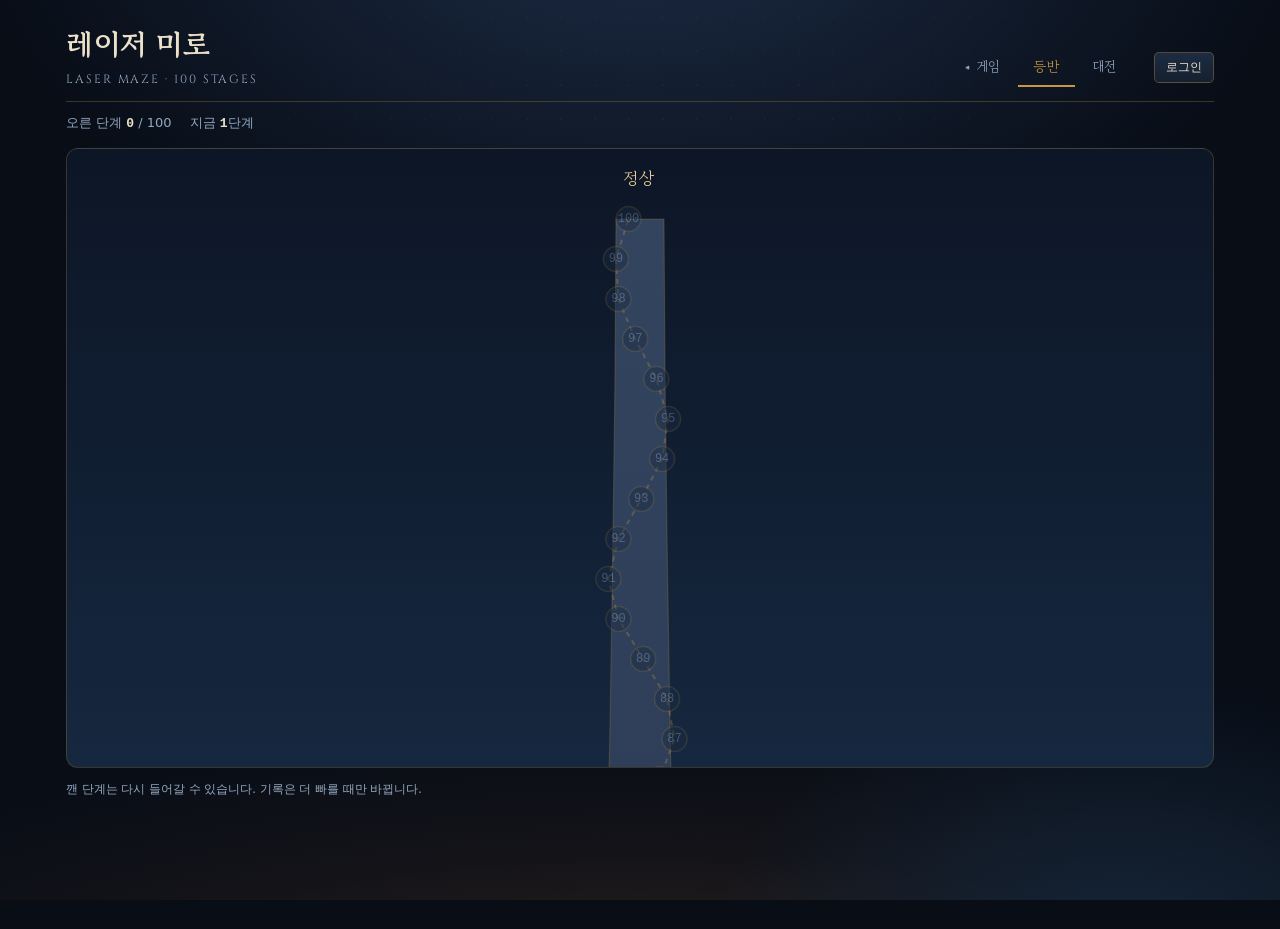
==== laser.html @ 4c90b171 "Add a game chooser and the laser climb The site now opens on a chooser rather than straight into the" ====
<!DOCTYPE html>
<html lang="ko">
<head>
<meta charset="utf-8">
<meta name="viewport" content="width=device-width, initial-scale=1, viewport-fit=cover">
<title>레이저 미로 — 등반</title>
<link rel="preconnect" href="https://fonts.googleapis.com">
<link rel="preconnect" href="https://fonts.gstatic.com" crossorigin>
<link href="https://fonts.googleapis.com/css2?family=Cinzel:wght@600;700&family=Gowun+Batang:wght@400;700&display=swap" rel="stylesheet">
<link rel="stylesheet" href="css/theme.css">
<link rel="stylesheet" href="css/app.css">
<link rel="stylesheet" href="css/hub.css">
<link rel="stylesheet" href="css/laser.css">
</head>
<body>
<div class="wrap">
  <header class="masthead">
    <div class="brand">
      <h1>레이저 미로</h1>
      <div class="sub">LASER MAZE · 100 STAGES</div>
    </div>

    <nav class="tabs" role="tablist" aria-label="화면 전환">
      <a class="tab tab-home" href="./" aria-label="게임 고르기로">◂ 게임</a>
      <button class="tab on" data-tab="climb" role="tab" aria-selected="true">등반</button>
      <button class="tab" data-tab="versus" role="tab" aria-selected="false">대전</button>
    </nav>

    <div class="account" id="account"></div>
  </header>

  <!-- ══════════════ 등반 ══════════════ -->
  <section class="view" data-view="climb">

    <!-- 지도 -->
    <div id="lzMap">
      <div class="lz-progress" id="lzProgress"></div>
      <div class="lz-map-wrap" id="lzMapBody" style="max-height:min(70vh,620px); overflow-y:auto"></div>
      <p class="hint">깬 단계는 다시 들어갈 수 있습니다. 기록은 더 빠를 때만 바뀝니다.</p>
    </div>

    <!-- 한 단계 -->
    <div id="lzPlay" hidden>
      <div class="lz-bar">
        <button id="lzToMap">◂ 지도</button>
        <strong id="lzTitle" style="font-family:var(--display); font-size:17px"></strong>
        <span style="flex:1"></span>
        <button id="lzUndo">되돌리기</button>
        <button id="lzClear">전부 치우기</button>
        <button id="lzRetry">처음부터</button>
      </div>

      <div class="lz-teach" id="lzTeach" hidden></div>
      <div class="lz-goal" id="lzGoal"></div>
      <div class="lz-head">
        <span>경과<b id="lzTime">0.0초</b></span>
        <span id="lzBest"></span>
      </div>

      <div class="lz-stage"><div class="lz-board" id="lzBoard"></div></div>
      <div class="lz-done" id="lzDone" hidden></div>

      <div class="panel">
        <h2>규칙</h2>
        <div class="hint">
          <b>빛</b>은 판 <b>바깥</b>에 붙은 황금색 발사구에서 화살표 방향으로 들어와, 거울에 부딪힐 때까지 직진합니다.<br>
          <b>거울</b>은 빈 칸을 눌러 <b>／</b> → <b>＼</b> → 없음 순서로 바꿉니다.<br>
          <b>성공 조건은 둘 다</b>입니다 — 주어진 거울을 <b>하나도 남기지 않고</b> 놓고, <b>모든 목표</b>에 빛이 닿아야 합니다.<br>
          <b>테두리가 밝은 흰 거울</b>은 <b>붙박이</b>라 옮길 수 없고, 세는 개수에도 들어가지 않습니다.<br>
          <b>분광기</b>(보라색 ／＼)는 빛을 <b>둘로 가릅니다</b> — 직진분과 반사분이 함께 갑니다.<br>
          <b>벽</b>(검은 칸)은 빛을 삼킵니다. 판 밖으로 나간 빛도 사라집니다.<br>
          판마다 <b>답은 하나뿐</b>이고, 거울을 덜 쓰고 클리어되는 지름길은 없습니다.
        </div>
      </div>
    </div>
  </section>

  <!-- ══════════════ 대전 ══════════════ -->
  <section class="view" data-view="versus" hidden>
    <div class="panel">
      <h2>대전</h2>
      <div class="hint">아직 준비 중입니다. 등반을 먼저 마무리하고 붙입니다.</div>
    </div>
  </section>
</div>

<div class="toast" id="toast" role="status" aria-live="polite"></div>
<div class="veil" id="veil"><div class="card" id="card"></div></div>

<script type="module" src="js/laser/main.js"></script>
</body>
</html>
---- css/theme.css ----
/* 토큰 · 지면 · 머리말 · 공통 컨트롤 · 오버레이 */
:root{
  --void:#080d16;
  --deep:#0e1726;
  --table:#17243a;
  --plinth:#101b2c;
  --stone-1:#23344b;
  --stone-2:#2d4159;
  --stone-edge:#0a1220;
  --brass:#c9973f;
  --brass-lo:#8a6524;
  --parch:#ece2cb;
  --mist:#93a7c0;
  --u1:#f0b429; --u2:#43bf8f; --u3:#e0576d; --u4:#5a9fe0;
  --cell:52px; --gap:5px; --depth:0px;
  --display:"Gowun Batang","Nanum Myeongjo",Georgia,serif;
  --latin:"Cinzel",Georgia,serif;
  --body:"Apple SD Gothic Neo","Malgun Gothic","Noto Sans KR",system-ui,sans-serif;
  --mono:ui-monospace,SFMono-Regular,"SF Mono",Menlo,Consolas,"Liberation Mono",monospace;
}
*{box-sizing:border-box}
html,body{margin:0;padding:0}
/* 배경은 그라디언트만 쓴다. 세 번째 층이 아래에서 올라오는 해질녘 기운으로,
   판 뒤가 아니라 화면 밑단에 깔려 글자와 판을 방해하지 않는다. */
body{
  min-height:100vh; background:
    radial-gradient(1100px 700px at 50% -12%, #1c2c46 0%, transparent 62%),
    radial-gradient(700px 500px at 88% 108%, #14263b 0%, transparent 60%),
    radial-gradient(1500px 460px at 50% 116%, rgba(178,112,58,.26) 0%, rgba(120,74,44,.10) 42%, transparent 70%),
    var(--void);
  background-attachment:fixed;
  color:var(--parch); font-family:var(--body); -webkit-font-smoothing:antialiased;
  overflow-x:hidden;
}
body::before{
  content:""; position:fixed; inset:0; pointer-events:none; opacity:.5;
  background-image:radial-gradient(rgba(201,151,63,.14) 1px, transparent 1px);
  background-size:34px 34px; mask-image:radial-gradient(circle at 50% 30%, #000 0%, transparent 78%);
}
.wrap{position:relative; max-width:1180px; margin:0 auto; padding:22px 16px 120px}

/* ── 머리말 ── */
.masthead{display:flex; flex-wrap:wrap; align-items:flex-end; gap:14px 22px; border-bottom:1px solid rgba(201,151,63,.28); padding-bottom:14px}
.brand h1{
  font-family:var(--display); font-weight:700; font-size:clamp(21px,3.4vw,30px);
  margin:0; letter-spacing:.02em; color:var(--parch);
}
.brand .sub{font-size:12px; color:var(--mist); letter-spacing:.16em; margin-top:5px; font-family:var(--latin)}
.setup{display:flex; flex-wrap:wrap; gap:10px; margin-left:auto; align-items:flex-end}
.field{display:flex; flex-direction:column; gap:5px}
.field label{font-size:10.5px; letter-spacing:.16em; color:var(--mist)}
select,.btn{
  font-family:var(--body); font-size:13px; color:var(--parch);
  background:linear-gradient(#1d2c43,#15202f); border:1px solid rgba(201,151,63,.34);
  padding:8px 11px; border-radius:5px; cursor:pointer; transition:.16s;
}
select{min-width:74px}
.btn:hover,select:hover{border-color:var(--brass); background:linear-gradient(#26374f,#182437)}
.btn.primary{background:linear-gradient(#c9973f,#9c7024); color:#1a1206; border-color:#e0b45c; font-weight:700}
.btn.primary:hover{background:linear-gradient(#dda94f,#a87b28)}
.btn[disabled]{opacity:.32; pointer-events:none}
.btn:focus-visible,select:focus-visible,.tile:focus-visible{outline:2px solid var(--brass); outline-offset:2px}

/* ── 상태 표시줄 ── */
.status{display:flex; flex-wrap:wrap; gap:8px 26px; align-items:center; padding:12px 2px 0; font-size:12.5px; color:var(--mist)}
.status>span{display:inline-flex; align-items:center; white-space:nowrap}
/* 숫자는 고정폭 서체 + 최소 너비로 잡아 초가 바뀌어도 뒤 항목이 밀리지 않게 한다 */
.status b{font-family:var(--mono); font-size:14px; color:var(--parch); font-weight:700; margin-left:8px;
  font-variant-numeric:tabular-nums; display:inline-block; text-align:left; letter-spacing:.01em}
#stLeft{min-width:3.2ch} #stFill{min-width:9.5ch} #stTime{min-width:5.2ch}
.tag{border:1px solid rgba(201,151,63,.4); border-radius:99px; padding:3px 11px; font-size:11px; color:var(--brass); letter-spacing:.08em}
.toast{
  position:fixed; left:50%; bottom:26px; transform:translateX(-50%) translateY(14px);
  background:linear-gradient(#1d2c43,#121d2c); border:1px solid rgba(201,151,63,.5); color:var(--parch);
  padding:11px 18px; border-radius:7px; font-size:13px; opacity:0; pointer-events:none; transition:.3s; z-index:40;
  box-shadow:0 14px 34px rgba(0,0,0,.55); max-width:90vw; text-align:center;
}
.toast.show{opacity:1; transform:translateX(-50%) translateY(0)}

.veil{position:fixed; inset:0; background:rgba(5,9,16,.82); display:none; align-items:center; justify-content:center; z-index:50; backdrop-filter:blur(4px)}
.veil.show{display:flex}
.card{
  background:linear-gradient(160deg,#1b2b42,#0d1626); border:1px solid rgba(201,151,63,.5); border-radius:12px;
  padding:34px 38px; text-align:center; max-width:min(440px,90vw); box-shadow:0 30px 70px rgba(0,0,0,.7);
}
.card h2{font-family:var(--display); color:var(--brass); margin:0 0 6px; font-size:24px}
.card p{color:var(--mist); font-size:13.5px; margin:6px 0 20px; line-height:1.8}
.card .stats{display:flex; gap:22px; justify-content:center; margin:16px 0 22px}
.card .stat{font-size:11px; color:var(--mist); letter-spacing:.1em}
.card .stat b{display:block; font-family:var(--latin); font-size:23px; color:var(--parch); margin-top:5px; font-variant-numeric:tabular-nums}
.spin{width:34px; height:34px; border:2px solid rgba(201,151,63,.25); border-top-color:var(--brass); border-radius:50%; animation:sp .8s linear infinite; margin:0 auto 14px}
@keyframes sp{to{transform:rotate(360deg)}}
@keyframes rise{0%{transform:translateZ(0)}50%{transform:translateZ(44px)}100%{transform:translateZ(22px)}}
.tile.cheer .face{animation:rise .7s ease-out}
@media (prefers-reduced-motion:reduce){*{animation-duration:.01ms !important; transition-duration:.01ms !important}}
@media (max-width:620px){
  .setup{margin-left:0; width:100%}
  .wrap{padding-bottom:90px}
}
---- css/app.css ----
/* 탭 · 계정 · 랭킹 · 대전 — 기존 놋쇠/양피지/심야 남색 토큰만 사용한다 */

/* ── 머리말 안의 탭과 계정 ── */
.tabs{display:flex; gap:2px; align-self:flex-end; margin-left:auto}
.tab{
  font-family:var(--display); font-size:14px; color:var(--mist);
  background:none; border:0; border-bottom:2px solid transparent;
  padding:8px 15px 9px; cursor:pointer; transition:.16s; letter-spacing:.04em;
}
.tab:hover{color:var(--parch)}
.tab.on{color:var(--brass); border-bottom-color:var(--brass)}
.tab:focus-visible{outline:2px solid var(--brass); outline-offset:2px; border-radius:4px}

.account{display:flex; align-items:center; gap:9px; align-self:flex-end; padding-bottom:4px}
.account .who{
  font-size:12.5px; color:var(--parch); font-family:var(--mono);
  display:inline-flex; align-items:center; gap:7px;
}
.account .who::before{
  content:""; width:6px; height:6px; border-radius:50%;
  background:var(--u2); box-shadow:0 0 7px var(--u2);
}
.account .btn{font-size:12px; padding:6px 11px}

.setup{margin-top:16px}

/* ── 공용 패널 ── */
.panel{
  margin-top:22px; border:1px solid rgba(201,151,63,.24); border-radius:10px;
  background:rgba(13,22,36,.6); overflow:hidden;
}
.panel-head{padding:18px 20px 14px; border-bottom:1px solid rgba(201,151,63,.18)}
.panel-head h2{font-family:var(--display); color:var(--parch); font-size:17px; margin:0; letter-spacing:.03em}
.panel-head p{color:var(--mist); font-size:12.5px; margin:6px 0 0; line-height:1.7}
.panel-body{padding:16px 20px 20px}

.empty{padding:34px 20px; text-align:center; color:var(--mist); font-size:13px; line-height:1.9}
.empty b{color:var(--brass)}

/* ── 보드 선택기 ── */
.picker{padding:14px 20px; display:flex; flex-direction:column; gap:9px; border-bottom:1px solid rgba(201,151,63,.18)}
.picker-row{display:flex; flex-wrap:wrap; gap:7px}
.chip{
  font-family:var(--latin); font-size:13px; font-weight:600; letter-spacing:.04em;
  color:var(--mist); background:linear-gradient(#1a2739,#131e2c);
  border:1px solid rgba(201,151,63,.26); border-radius:99px;
  padding:6px 15px; cursor:pointer; transition:.16s;
}
.chip:hover{color:var(--parch); border-color:var(--brass)}
.chip.on{color:#1a1206; background:linear-gradient(#c9973f,#9c7024); border-color:#e0b45c}
.chip:focus-visible{outline:2px solid var(--brass); outline-offset:2px}
.picker-row:nth-child(2) .chip{font-family:var(--body); font-weight:400}

/* ── 표 ── */
.tbl-scroll{overflow-x:auto}
table.tbl{width:100%; border-collapse:collapse; font-size:13px; min-width:420px}
table.tbl th{
  text-align:left; font-weight:400; font-size:10.5px; letter-spacing:.16em; color:var(--mist);
  padding:12px 14px 9px; border-bottom:1px solid rgba(201,151,63,.2); white-space:nowrap;
}
table.tbl td{padding:10px 14px; border-bottom:1px solid rgba(201,151,63,.08); color:#c6d3e3}
table.tbl tr:last-child td{border-bottom:0}
table.tbl .num{font-family:var(--mono); font-variant-numeric:tabular-nums; text-align:right; white-space:nowrap}
table.tbl .rank{font-family:var(--latin); font-weight:700; color:var(--mist); width:1%; text-align:right}
table.tbl .name{color:var(--parch)}
table.tbl .when{color:var(--mist); font-size:11.5px; white-space:nowrap}
table.tbl tr.top1 .rank,table.tbl tr.top1 .num{color:var(--brass)}
table.tbl tr.me{background:rgba(201,151,63,.09)}
table.tbl tr.me .name{color:var(--brass); font-weight:700}
table.tbl tr.me .name::before{content:"▸ "}
.tbl-sep td{padding:0; height:1px; background:repeating-linear-gradient(90deg,rgba(201,151,63,.35) 0 6px,transparent 6px 12px); border:0}
.badge{
  display:inline-block; font-size:10.5px; letter-spacing:.06em; color:var(--brass);
  border:1px solid rgba(201,151,63,.4); border-radius:99px; padding:1px 8px; margin-left:7px;
}

/* ── 폼 ── */
.form{display:flex; flex-direction:column; gap:14px; text-align:left; margin:18px 0 4px}
.form .field{gap:6px}
.form label{font-size:10.5px; letter-spacing:.16em; color:var(--mist)}
.form input[type=text],.form input[type=password],.form select{
  font-family:var(--body); font-size:14px; color:var(--parch); width:100%;
  background:#0d1626; border:1px solid rgba(201,151,63,.3);
  padding:10px 12px; border-radius:5px; transition:.16s;
}
.form input:focus{outline:none; border-color:var(--brass); background:#111c2e}
.form input::placeholder{color:#5d7085}
.hint{font-size:11.5px; color:var(--mist); line-height:1.6}
.hint.bad{color:var(--u3)}
.form-row{display:flex; gap:10px}
.form-row>*{flex:1; min-width:0}
.form-note{
  font-size:11.5px; color:var(--mist); line-height:1.7; text-align:left;
  border-left:2px solid rgba(201,151,63,.4); padding-left:11px; margin-top:4px;
}
.card-actions{display:flex; gap:9px; justify-content:center; flex-wrap:wrap; margin-top:20px}
.card-slot:empty{display:none}
.card.wide{max-width:min(560px,92vw); text-align:left}
.card.wide h2{text-align:center}
.card .err{color:var(--u3); font-size:12.5px; margin:12px 0 0; min-height:1.2em; text-align:left}
.switch-line{text-align:center; font-size:12.5px; color:var(--mist); margin-top:16px}
.link{background:none; border:0; color:var(--brass); font:inherit; cursor:pointer; text-decoration:underline; padding:0}
.link:hover{color:var(--parch)}

/* ── 힌트 버튼 잔여 강조 ── */
.btn.low{border-color:var(--u1); color:var(--u1)}

/* ── 대전 로비 ── */
.lobby-actions{display:flex; flex-wrap:wrap; gap:9px; padding:14px 20px; border-bottom:1px solid rgba(201,151,63,.18)}
.grow{flex:1}
.room-list{display:flex; flex-direction:column}
.room-row{
  display:flex; align-items:center; gap:14px; padding:13px 20px;
  border-bottom:1px solid rgba(201,151,63,.08); transition:.16s;
}
.room-row:last-child{border-bottom:0}
.room-row:hover{background:rgba(201,151,63,.05)}
.room-row .rt{flex:1; min-width:0}
.room-row .rt b{display:block; color:var(--parch); font-size:13.5px; font-weight:400}
.room-row .rt span{font-size:11.5px; color:var(--mist)}
.room-row .cnt{font-family:var(--mono); font-size:12.5px; color:var(--mist); font-variant-numeric:tabular-nums}
.room-row .cnt.full{color:var(--u3)}
.lock{color:var(--brass); font-size:11px}

/* ── 대전 방 ── */
.seatlist{display:flex; flex-direction:column; gap:2px; padding:6px 0}
.seat{display:flex; align-items:center; gap:11px; padding:11px 20px}
.seat .sn{
  font-family:var(--latin); font-weight:700; font-size:13px; color:var(--mist);
  width:1.6em; text-align:right; font-variant-numeric:tabular-nums;
}
.seat .snm{color:var(--parch); font-size:13.5px; min-width:0; overflow:hidden; text-overflow:ellipsis; white-space:nowrap}
.seat .tags{margin-left:auto; display:flex; align-items:center; gap:8px; white-space:nowrap}
.seat.host .snm::after{content:"방장"; font-size:10px; color:var(--brass); border:1px solid rgba(201,151,63,.4); border-radius:99px; padding:1px 7px; margin-left:8px}
.seat.gone{opacity:.45}
.seat.gone .snm::after{content:"연결 끊김"; font-size:10px; color:var(--u3); margin-left:8px}

/* 진행률 게이지 — 상대 판의 내용은 절대 전송하지 않는다. 채운 칸 수 하나뿐. */
.gauge{flex:1; height:7px; border-radius:99px; background:rgba(255,255,255,.07); overflow:hidden; min-width:60px}
.gauge>i{
  display:block; height:100%; width:0; border-radius:99px;
  background:linear-gradient(90deg,var(--brass-lo),var(--brass));
  transition:width .35s cubic-bezier(.2,.8,.3,1);
}
.seat.done .gauge>i{background:linear-gradient(90deg,#2f8f6b,var(--u2))}
.seat.me .snm{color:var(--brass); font-weight:700}
.pct{font-family:var(--mono); font-size:12px; color:var(--mist); font-variant-numeric:tabular-nums; width:4.2ch; text-align:right}
.fin{font-family:var(--mono); font-size:12px; color:var(--u2); font-variant-numeric:tabular-nums}

/* 전장 탭 위에 뜨는 전황 띠 */
.matchbar{
  margin-top:16px; border:1px solid rgba(201,151,63,.3); border-radius:9px;
  background:linear-gradient(rgba(28,43,66,.75),rgba(16,27,44,.75));
}
.matchbar .mb-head{
  display:flex; align-items:center; gap:12px; flex-wrap:wrap;
  padding:10px 16px; border-bottom:1px solid rgba(201,151,63,.16);
  font-size:12px; color:var(--mist);
}
.matchbar .mb-head b{color:var(--brass); font-family:var(--latin); letter-spacing:.08em}
.matchbar .mb-head .btn{margin-left:auto; font-size:11.5px; padding:5px 10px}
.matchbar .seat{padding:8px 16px}

/* 카운트다운 */
.countdown{font-family:var(--latin); font-size:76px; font-weight:700; color:var(--brass); line-height:1;
  text-shadow:0 0 40px rgba(201,151,63,.5); font-variant-numeric:tabular-nums}

.code{
  font-family:var(--mono); font-size:19px; letter-spacing:.24em; color:var(--brass);
  background:rgba(201,151,63,.1); border:1px solid rgba(201,151,63,.35);
  border-radius:6px; padding:8px 14px; display:inline-block;
}

@media (max-width:760px){
  .tabs{order:3; width:100%; margin-left:0; justify-content:center; border-top:1px solid rgba(201,151,63,.14); padding-top:6px}
  .account{margin-left:auto}
}
@media (max-width:620px){
  .seat{padding:10px 14px; gap:8px}
  .room-row{padding:12px 14px; gap:10px}
  .picker,.lobby-actions{padding:12px 14px}
  .panel-head{padding:15px 14px 12px}
}

/* ── 방 대화 ──
   방에 있는 동안에만 나타나는 고정 독. 판을 풀면서도 말을 걸 수 있어야 하므로
   탭과 무관하게 화면 오른쪽 아래에 붙는다. */
.chat-dock{position:fixed; right:18px; bottom:18px; z-index:45; display:flex; flex-direction:column; align-items:flex-end; gap:8px}
.chat-dock[hidden]{display:none}

.chat-tab{
  display:inline-flex; align-items:center; gap:8px;
  font-family:var(--display); font-size:13.5px; color:var(--parch);
  background:linear-gradient(#1d2c43,#121d2c); border:1px solid rgba(201,151,63,.45);
  padding:9px 16px; border-radius:99px; cursor:pointer; transition:.16s;
  box-shadow:0 10px 26px rgba(0,0,0,.5);
}
.chat-tab:hover{border-color:var(--brass); background:linear-gradient(#26374f,#182437)}
.chat-tab:focus-visible{outline:2px solid var(--brass); outline-offset:2px}
.chat-badge{
  font-family:var(--mono); font-size:11px; font-variant-numeric:tabular-nums;
  background:var(--brass); color:#1a1206; border-radius:99px; padding:1px 7px; font-weight:700;
}

.chat-body{
  width:min(340px,calc(100vw - 36px)); display:flex; flex-direction:column;
  background:linear-gradient(160deg,#1b2b42,#0d1626); border:1px solid rgba(201,151,63,.45);
  border-radius:11px; box-shadow:0 24px 56px rgba(0,0,0,.62); overflow:hidden;
}
.chat-body[hidden]{display:none}
.chat-head{
  display:flex; align-items:baseline; gap:9px; flex-wrap:wrap;
  padding:11px 14px; border-bottom:1px solid rgba(201,151,63,.2);
}
.chat-head b{font-family:var(--display); font-size:13.5px; color:var(--parch); font-weight:700}
.chat-note{font-size:10.5px; color:var(--mist); letter-spacing:.04em; margin-left:auto}

.chat-log{
  height:250px; overflow-y:auto; overflow-x:hidden; padding:10px 12px;
  display:flex; flex-direction:column; gap:7px; scrollbar-width:thin;
}
.chat-row{font-size:13px; line-height:1.55; word-break:break-word}
.chat-who{color:var(--brass); font-size:11.5px; margin-right:7px; font-family:var(--mono)}
.chat-row.mine .chat-who{color:var(--u2)}
.chat-text{color:#d6e0ee}
.chat-sys{font-size:11.5px; color:var(--mist); text-align:center; line-height:1.5; padding:2px 0}

.chat-form{display:flex; gap:7px; padding:10px 12px; border-top:1px solid rgba(201,151,63,.2)}
.chat-form input{
  flex:1; min-width:0; font-family:var(--body); font-size:13.5px; color:var(--parch);
  background:#0d1626; border:1px solid rgba(201,151,63,.3); padding:8px 11px; border-radius:5px;
}
.chat-form input:focus{outline:none; border-color:var(--brass); background:#111c2e}
.chat-form input::placeholder{color:#5d7085}
.chat-form .btn{font-size:12.5px; padding:8px 12px; white-space:nowrap}
.chat-err{color:var(--u3); font-size:11.5px; margin:0; padding:0 12px 10px; min-height:1em}
.chat-err:empty{display:none}

@media (max-width:620px){
  .chat-dock{right:10px; bottom:10px; left:10px; align-items:stretch}
  .chat-tab{align-self:flex-end}
  .chat-body{width:auto}
  .chat-log{height:190px}
}


/* ── 접혀 있을 때 뜨는 말풍선 ──
   대화창을 닫고 판을 푸는 동안 배지 숫자만으로는 무슨 말이 오갔는지 알 수 없다.
   짧게 떴다 스스로 사라지고, 누르면 대화창이 열린다. */
.chat-pop{display:flex; flex-direction:column; align-items:flex-end; gap:6px; max-width:min(300px,72vw)}
.chat-pop:empty{display:none}

.chat-bubble{
  position:relative; cursor:pointer; text-align:left;
  background:linear-gradient(#22334c,#152134); border:1px solid rgba(201,151,63,.5);
  border-radius:11px 11px 3px 11px; padding:8px 12px;
  font-size:12.5px; line-height:1.45; color:#d6e0ee;
  box-shadow:0 10px 26px rgba(0,0,0,.55);
  animation:bubble-in .26s cubic-bezier(.2,.9,.3,1);
  word-break:break-word;
}
.chat-bubble b{display:block; color:var(--brass); font-family:var(--mono); font-size:11px; font-weight:400; margin-bottom:2px}
.chat-bubble:hover{border-color:var(--brass)}
/* 꼬리 — 아래 오른쪽의 대화 단추를 가리킨다 */
.chat-bubble::after{
  content:""; position:absolute; right:14px; bottom:-6px;
  border:6px solid transparent; border-top-color:#152134; border-bottom:0;
}
.chat-bubble.out{animation:bubble-out .3s ease-in forwards}

@keyframes bubble-in{from{opacity:0; transform:translateY(8px) scale(.96)} to{opacity:1; transform:none}}
@keyframes bubble-out{to{opacity:0; transform:translateY(-4px) scale(.98)}}

@media (prefers-reduced-motion:reduce){
  .chat-bubble{animation:none}
  .chat-bubble.out{animation:none; opacity:0}
}
---- css/hub.css ----
/* 게임 고르는 첫 화면 */

.hub{
  display:grid; gap:18px; margin-top:26px;
  grid-template-columns:repeat(auto-fit, minmax(320px, 1fr));
}

.game-card{
  display:flex; gap:18px; align-items:center; text-decoration:none; color:inherit;
  padding:20px; border-radius:14px;
  background:linear-gradient(150deg, rgba(29,44,67,.92), rgba(15,23,36,.92));
  border:1px solid rgba(201,151,63,.28);
  box-shadow:0 18px 38px rgba(0,0,0,.5);
  transition:border-color .15s, transform .15s, box-shadow .15s;
}
.game-card:hover{
  border-color:rgba(201,151,63,.7);
  transform:translateY(-3px);
  box-shadow:0 24px 48px rgba(0,0,0,.6);
}
.game-card:focus-visible{outline:2px solid var(--brass); outline-offset:3px}

.game-art{width:108px; height:108px; flex:none; border-radius:10px}
.game-text h2{font-family:var(--display); font-size:19px; margin:0 0 6px; color:var(--parch)}
.game-text p{margin:0; font-size:13px; line-height:1.7; color:var(--mist)}

.game-tags{display:flex; flex-wrap:wrap; gap:6px; margin-top:10px}
.game-tags span{
  font-size:10.5px; letter-spacing:.06em; padding:3px 9px; border-radius:99px;
  color:var(--brass); border:1px solid rgba(201,151,63,.4);
}

/* 좁은 화면에서는 그림을 위로 올린다 — 옆으로 붙이면 글이 두세 글자씩 끊긴다 */
@media (max-width:420px){
  .game-card{flex-direction:column; align-items:flex-start; gap:14px}
  .game-art{width:88px; height:88px}
}

/* 각 게임 화면에서 첫 화면으로 돌아가는 단추 */
.tab-home{text-decoration:none; display:inline-flex; align-items:center}
---- css/laser.css ----
/* 레이저 미로 — 판과 등반 지도 */

.lz-stage{display:flex; justify-content:center; padding:22px 0 8px; perspective:1400px}
.lz-board{position:relative; transform:rotateX(14deg); transform-style:preserve-3d;
  --cell:56px; --gap:4px; --plinth:18px}
.lz-plinth{position:absolute; inset:calc(var(--plinth) * -1); border-radius:12px; transform:translateZ(-14px);
  background:linear-gradient(160deg,#1b2b42,#0d1626 60%); border:1px solid rgba(201,151,63,.3);
  box-shadow:0 36px 64px rgba(0,0,0,.62), inset 0 0 60px rgba(0,0,0,.5)}

/* 칸 사이를 gap 으로 벌리면 그 띠가 아무에게도 속하지 않아 커서가 깜빡이고
   누른 것이 먹지 않는다. 칸은 붙이고 보이는 타일만 ::before 로 안쪽에 그린다. */
.lz-grid{display:grid; gap:0; position:relative}
.lz-cell{width:var(--cell); height:var(--cell); position:relative; cursor:pointer;
  display:flex; align-items:center; justify-content:center}
.lz-cell::before{content:""; position:absolute; inset:calc(var(--gap) / 2); border-radius:6px;
  background:linear-gradient(150deg,#2d4159,#23344b);
  box-shadow:0 1px 0 #1a2637,0 3px 0 #131d29,0 6px 10px rgba(0,0,0,.5);
  transition:filter .13s, box-shadow .13s}
.lz-cell > *{position:relative; pointer-events:none}
.lz-cell:hover::before{filter:brightness(1.35)}   /* 칸을 움직이지 않는다 */

.lz-cell.wall{cursor:default}
.lz-cell.wall::before{background:linear-gradient(150deg,#171d27,#0d1117); box-shadow:inset 0 0 14px rgba(0,0,0,.8)}
.lz-cell.fixed{cursor:default}
.lz-cell.wall:hover::before, .lz-cell.fixed:hover::before{filter:none}
.lz-cell.pinned::before{background:linear-gradient(150deg,#33405a,#1d2738);
  box-shadow:0 0 0 1px rgba(223,233,245,.4) inset, 0 3px 0 #131d29}
.lz-cell.target::before{background:linear-gradient(150deg,#2a1c2e,#1a1220)}
.lz-cell.target.lit::before{background:linear-gradient(150deg,#1c4636,#123024);
  box-shadow:0 0 22px -2px #6fe3b0, 0 3px 0 #0a1119}

.lz-mark{font-family:var(--mono,ui-monospace,Menlo,monospace); font-size:calc(var(--cell)*.5);
  line-height:1; user-select:none}
.lz-mark.mirror{color:#dfe9f5; text-shadow:0 0 10px rgba(255,255,255,.55),0 2px 3px #000}
.lz-mark.split{color:#b98cf0; text-shadow:0 0 12px rgba(185,140,240,.8)}

.lz-t{display:block; width:calc(var(--cell)*.42); height:calc(var(--cell)*.42);
  border:max(2px, calc(var(--cell)*.055)) solid #e0576d}
.lz-t.c0{border-radius:50%}
.lz-t.c1{border-radius:3px; transform:rotate(45deg)}
.lz-cell.target.lit .lz-t{border-color:#6fe3b0; box-shadow:0 0 16px #6fe3b0}

/* 광원은 판 바깥 좌표라 격자 밖에 얹힌다 */
.lz-emit{position:absolute; width:var(--cell); height:var(--cell); border-radius:6px;
  display:flex; align-items:center; justify-content:center; pointer-events:none;
  background:linear-gradient(150deg,#6b4d18,#2e2008); border:1px solid rgba(224,180,92,.8);
  box-shadow:0 0 30px -4px var(--brass), 0 3px 0 #0a1119}
.lz-arrow{font-size:calc(var(--cell)*.42); line-height:1; color:#ffe6ae; text-shadow:0 0 10px var(--brass)}

/* 발광은 선을 겹쳐서 낸다. 굵기는 칸 크기에 비례해야 좁은 화면에서 칸을 덮지 않는다. */
.lz-beam{position:absolute; inset:0; width:100%; height:100%; pointer-events:none; overflow:visible}
.bm-halo{stroke:#ffd98a; stroke-width:calc(var(--cell)*.25); stroke-linecap:round; opacity:.10}
.bm-mid{stroke:#ffd98a; stroke-width:calc(var(--cell)*.125); stroke-linecap:round; opacity:.22}
.bm-core{stroke:#fff6df; stroke-width:calc(var(--cell)*.047); stroke-linecap:round; opacity:.95}

/* ══════════════ 단계 화면 ══════════════ */
.lz-goal{margin-top:14px; padding:10px 14px; border-radius:8px; font-size:13.5px; line-height:1.6;
  background:rgba(23,38,58,.7); border:1px solid rgba(201,151,63,.3)}
.lz-goal b{color:var(--brass); font-variant-numeric:tabular-nums}
.lz-goal .ok{color:#6fe3b0}
.lz-goal .no{color:#e0576d}
.lz-teach{margin-top:10px; padding:9px 13px; border-radius:8px; font-size:13px;
  background:rgba(201,151,63,.12); border:1px solid rgba(201,151,63,.45); color:#f0e2c4}

.lz-bar{display:flex; flex-wrap:wrap; gap:8px; align-items:center; margin-top:14px}
.lz-head{display:flex; flex-wrap:wrap; gap:8px 20px; align-items:baseline; margin-top:6px;
  font-size:12.5px; color:var(--mist)}
.lz-head b{font-family:var(--mono,ui-monospace,Menlo,monospace); color:var(--parch);
  margin-left:6px; font-variant-numeric:tabular-nums}

.lz-done{max-width:560px; margin:14px auto 0; padding:14px 18px; border-radius:10px; text-align:center;
  background:rgba(18,48,36,.9); border:1px solid rgba(111,227,176,.6); font-size:14px; line-height:1.8}
.lz-done b{color:#6fe3b0}

/* ══════════════ 등반 지도 ══════════════ */
.lz-map-wrap{position:relative; margin-top:16px; border-radius:12px; overflow:hidden;
  border:1px solid rgba(201,151,63,.24);
  background:linear-gradient(#0d1626 0%, #101d31 45%, #16283f 100%)}
/* viewBox 좌표를 픽셀과 1:1 로 두고, 좁은 화면에서만 줄인다 */
.lz-map{display:block; margin:0 auto; max-width:100%; height:auto}

.lz-node{cursor:pointer}
.lz-node .ring{fill:#1b2b42; stroke:rgba(201,151,63,.35); stroke-width:1.5}
.lz-node .num{font-family:var(--mono,ui-monospace,Menlo,monospace); font-size:12px;
  fill:#7f92ab; text-anchor:middle; dominant-baseline:central; user-select:none}
.lz-node.done .ring{fill:#1c4636; stroke:#6fe3b0}
.lz-node.done .num{fill:#c9f2df}
.lz-node.now .ring{fill:#6b4d18; stroke:#e0b45c; stroke-width:2.5}
.lz-node.now .num{fill:#ffe6ae; font-weight:700}
.lz-node.lock{cursor:not-allowed; opacity:.45}
.lz-node:not(.lock):hover .ring{stroke:var(--brass); stroke-width:2.5}

.lz-summit{font-family:var(--display); font-size:17px; fill:#f0d69c; text-anchor:middle;
  letter-spacing:.1em}
.lz-progress{display:flex; flex-wrap:wrap; gap:8px 18px; align-items:center; margin-top:12px;
  font-size:13px; color:var(--mist)}
.lz-progress b{color:var(--parch); font-family:var(--mono,ui-monospace,Menlo,monospace)}
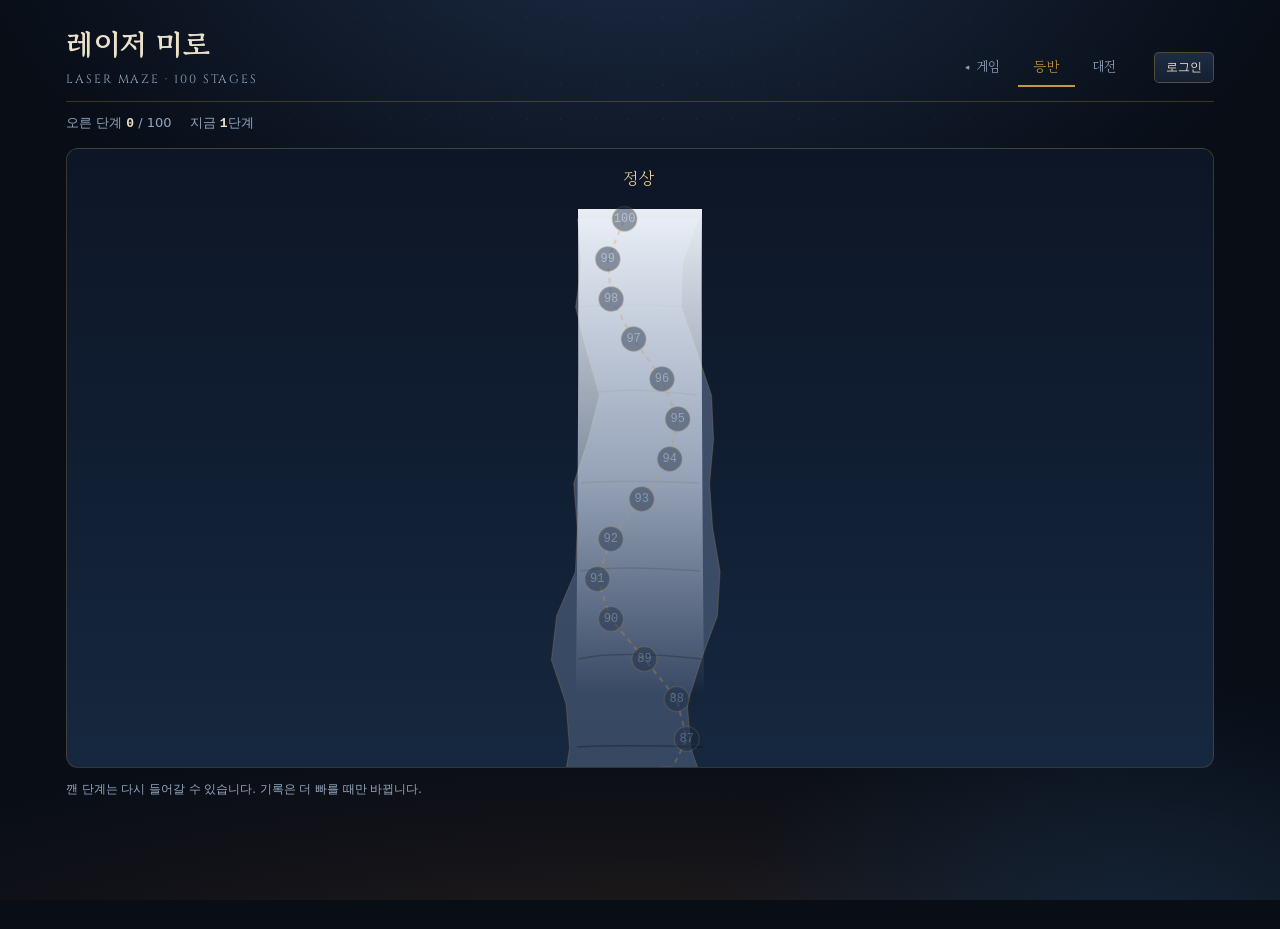
==== commit e4309f02: "Add laser versus: rooms, a mixed board set, and a grade ladder Rooms are their own tables rather tha" ====
--- a/laser.html
+++ b/laser.html
@@ -77,10 +77,7 @@
 
   <!-- ══════════════ 대전 ══════════════ -->
   <section class="view" data-view="versus" hidden>
-    <div class="panel">
-      <h2>대전</h2>
-      <div class="hint">아직 준비 중입니다. 등반을 먼저 마무리하고 붙입니다.</div>
-    </div>
+    <div id="vsBody"></div>
   </section>
 </div>
 
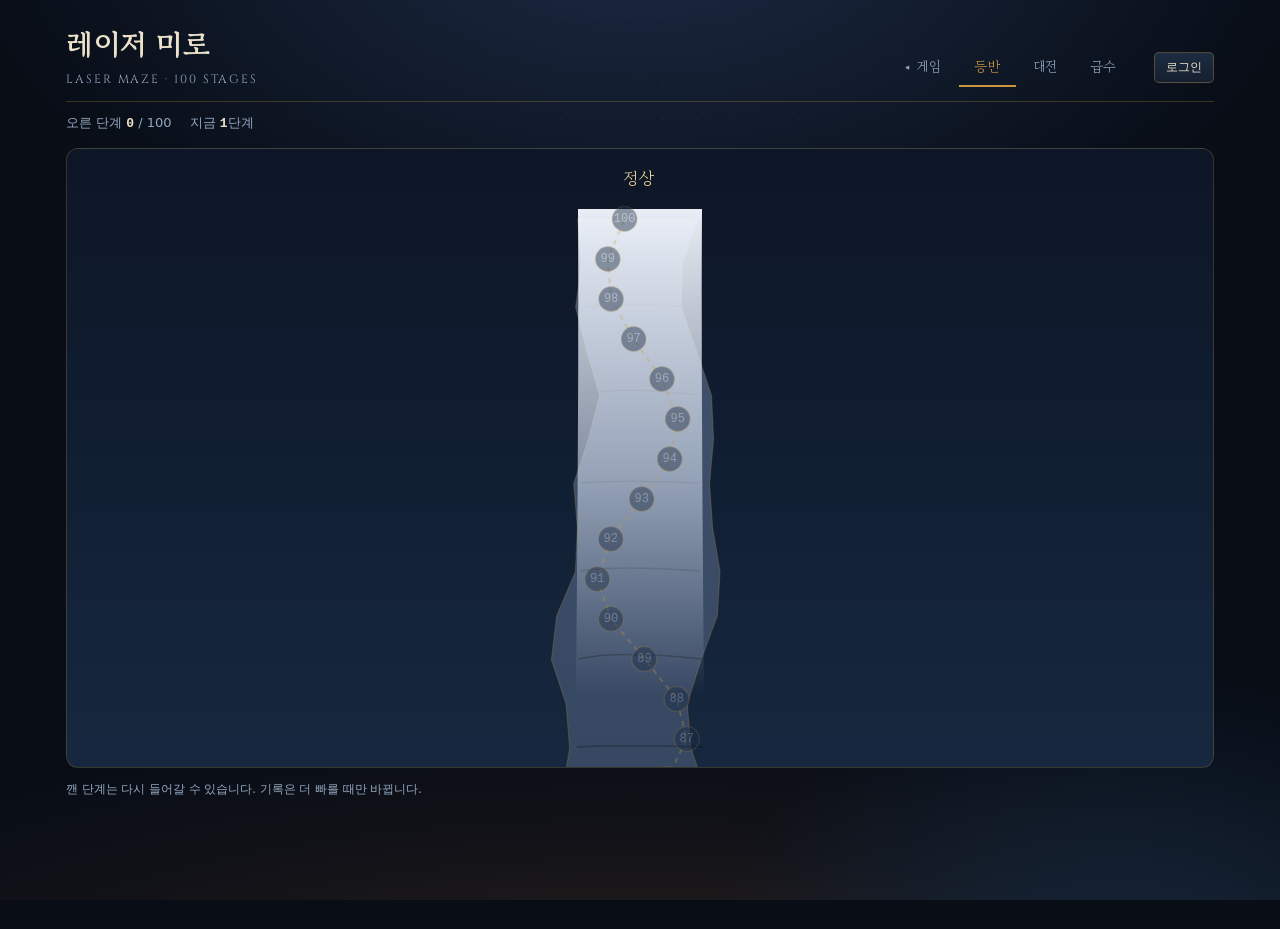
==== commit b5338ef0: "Add the grade table, and await the Supabase client client() returns a promise -- it imports the libr" ====
--- a/laser.html
+++ b/laser.html
@@ -24,6 +24,7 @@
       <a class="tab tab-home" href="./" aria-label="게임 고르기로">◂ 게임</a>
       <button class="tab on" data-tab="climb" role="tab" aria-selected="true">등반</button>
       <button class="tab" data-tab="versus" role="tab" aria-selected="false">대전</button>
+      <button class="tab" data-tab="rank" role="tab" aria-selected="false">급수</button>
     </nav>
 
     <div class="account" id="account"></div>
@@ -79,6 +80,11 @@
   <section class="view" data-view="versus" hidden>
     <div id="vsBody"></div>
   </section>
+
+  <!-- ══════════════ 급수 ══════════════ -->
+  <section class="view" data-view="rank" hidden>
+    <div id="rkBody"></div>
+  </section>
 </div>
 
 <div class="toast" id="toast" role="status" aria-live="polite"></div>
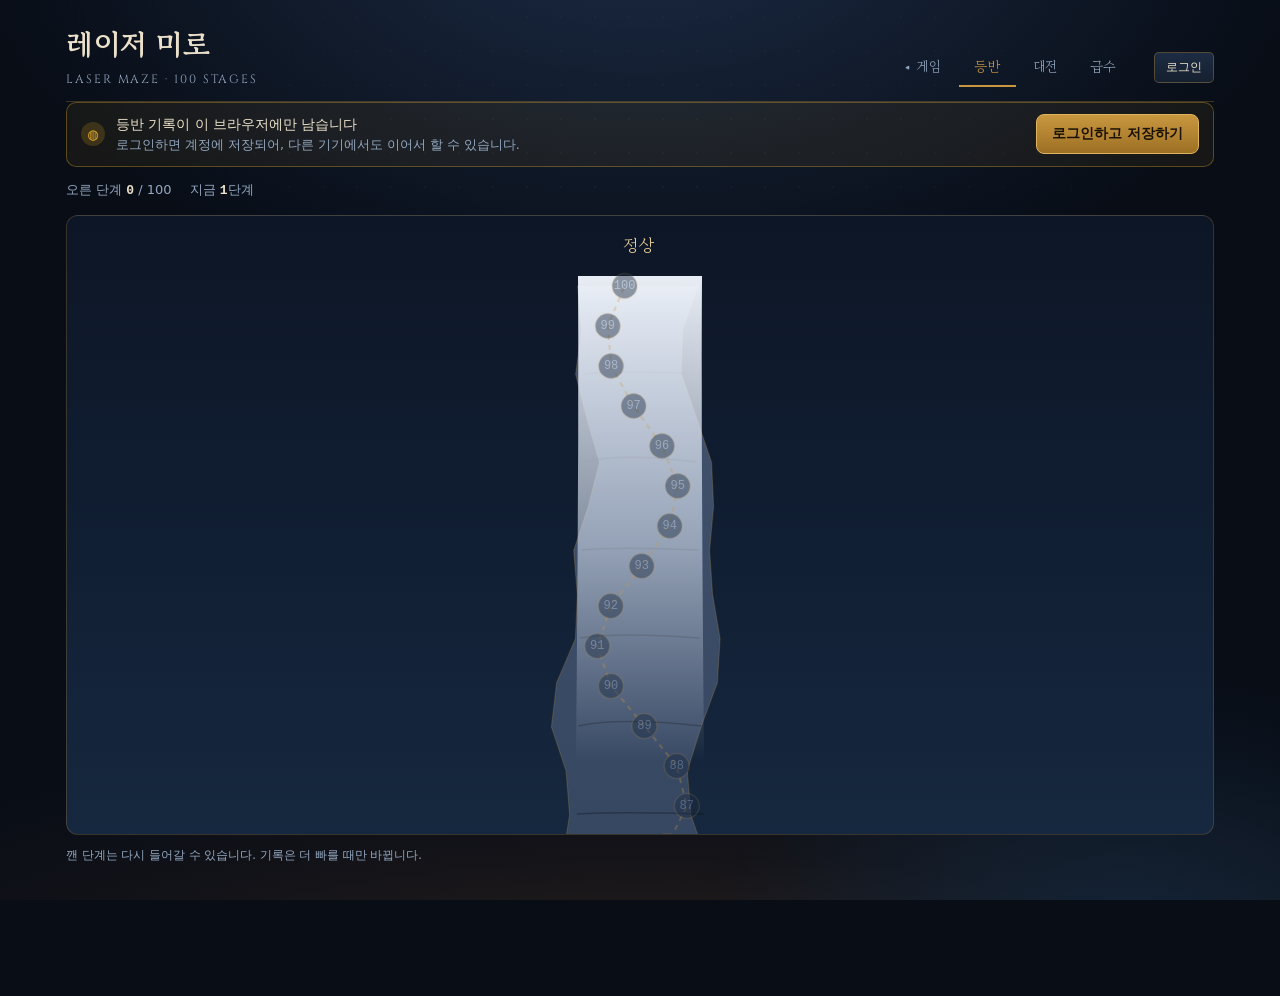
==== commit a73a4332: "혼자 하기 기록도 계정에 남게 안내하고, 저장이 안 되면 말한다 혼자 하기 기록을 서버에 올리는 길은 이미 있었다. 문제는 그 길이 말이 없다는 것이었다. 로그인하지 않으면 아무 " ====
--- a/laser.html
+++ b/laser.html
@@ -29,6 +29,9 @@
 
     <div class="account" id="account"></div>
   </header>
+
+  <!-- 지금 기록이 어디에 남는지 — 화면 위에 늘 적어 둔다 -->
+  <div id="saveNote"></div>
 
   <!-- ══════════════ 등반 ══════════════ -->
   <section class="view" data-view="climb">
--- a/css/theme.css
+++ b/css/theme.css
@@ -97,3 +97,15 @@
   .setup{margin-left:0; width:100%}
   .wrap{padding-bottom:90px}
 }
+/* 화면이 낮으면 머리글이 본문을 밀어낸다. 폰을 가로로 눕혔을 때나 작은 폰에서는
+   게임판·자판이 먼저 보여야 하므로 제목 줄을 접는다. */
+/* 손가락으로 누르는 화면에서는 단추가 손끝만 해야 한다. 기본 높이 31px 은 작다. */
+@media (max-width:780px){
+  select,.btn{min-height:40px; padding:9px 13px; font-size:13.5px}
+}
+@media (max-height:720px){
+  .masthead{padding-bottom:9px; gap:8px 16px}
+  .brand h1{font-size:clamp(18px,3vw,24px)}
+  .brand .sub{display:none}
+  .wrap{padding-top:14px; padding-bottom:40px}
+}
--- a/css/app.css
+++ b/css/app.css
@@ -275,3 +275,66 @@
   .chat-bubble{animation:none}
   .chat-bubble.out{animation:none; opacity:0}
 }
+
+/* ══════════════ 지금 기록이 어디에 남는가 ══════════════
+
+   두 게임의 모든 화면 위에 서는 한 줄이다. 잘 되고 있을 때는 눈에 띄지 않아야 하고,
+   기록이 이 브라우저에만 남고 있을 때만 눈에 걸려야 한다. 그래서 세 얼굴을 준다 —
+   조용한 ✓, 권하는 ◍, 붙잡는 ! */
+#saveNote:empty{display:none}
+.save-note{
+  display:flex; align-items:center; gap:11px; flex-wrap:wrap;
+  margin:0 0 14px; padding:10px 14px; border-radius:10px;
+  border:1px solid rgba(201,151,63,.2); background:rgba(14,23,38,.62);
+}
+.save-mark{
+  width:24px; min-width:24px; height:24px; border-radius:50%;
+  display:grid; place-items:center; font-size:13px; font-weight:700;
+  background:rgba(147,167,192,.16); color:var(--mist);
+}
+.save-say{flex:1; min-width:180px; font-size:12.5px; line-height:1.65; color:var(--mist)}
+.save-say b{display:block; color:var(--parch); font-size:13.5px; font-weight:400}
+.save-say i{font-style:normal}
+.save-say code{font-size:11.5px; color:var(--brass); word-break:break-all}
+
+/* 잘 저장되고 있다 — 있는 줄만 알면 된다 */
+.save-note.ok{border-color:rgba(67,191,143,.22); background:rgba(67,191,143,.05); padding:7px 14px}
+.save-note.ok .save-mark{background:rgba(67,191,143,.16); color:var(--u2); width:20px; min-width:20px; height:20px; font-size:11px}
+.save-note.ok .save-say b{font-size:12.5px; color:var(--mist)}
+
+/* 이 브라우저에만 남고 있다 — 권한다 */
+.save-note.off{border-color:rgba(240,180,41,.32); background:rgba(240,180,41,.06)}
+.save-note.off .save-mark{background:rgba(240,180,41,.18); color:var(--u1)}
+
+/* 서버가 받아 주지 않았다 — 붙잡는다 */
+.save-note.bad{border-color:rgba(224,87,109,.45); background:rgba(224,87,109,.08)}
+.save-note.bad .save-mark{background:rgba(224,87,109,.2); color:var(--u3)}
+
+.save-do{
+  font-family:var(--body); font-size:13.5px; color:#1a1206; white-space:nowrap;
+  background:linear-gradient(#c9973f,#9c7024); border:1px solid #e0b45c;
+  border-radius:8px; padding:9px 15px; min-height:40px; cursor:pointer; font-weight:700;
+}
+.save-do[disabled]{opacity:.5; pointer-events:none}
+
+/* 판을 처음 열 때 한 번 권하는 창 */
+#card:has(.save-ask){text-align:left; width:min(430px,92vw); max-height:88vh; overflow-y:auto}
+#card:has(.save-ask) h2{text-align:center}
+.save-ask p{margin:0 0 12px; font-size:13.5px; line-height:1.85; color:var(--mist)}
+.save-ask p b{color:var(--parch)}
+.save-ask-note{font-size:12px !important; color:#6f83a0 !important; border-top:1px solid rgba(201,151,63,.16); padding-top:11px}
+.save-ask-act{display:flex; gap:10px; margin-top:18px}
+.save-ask-act button{
+  flex:1; font-family:var(--body); font-size:14.5px; color:var(--parch);
+  background:linear-gradient(#1d2c43,#15202f); border:1px solid rgba(201,151,63,.34);
+  border-radius:8px; padding:13px 16px; min-height:50px; cursor:pointer;
+}
+.save-ask-act button.on{background:linear-gradient(#c9973f,#9c7024); color:#1a1206;
+  border-color:#e0b45c; font-weight:700}
+
+@media (max-width:620px){
+  .save-note{padding:10px 12px; gap:9px}
+  .save-do{width:100%; min-height:46px}
+  .save-ask-act{flex-direction:column-reverse}
+  .save-ask-act button{min-height:48px}
+}
--- a/css/hub.css
+++ b/css/hub.css
@@ -2,7 +2,9 @@
 
 .hub{
   display:grid; gap:18px; margin-top:26px;
-  grid-template-columns:repeat(auto-fit, minmax(320px, 1fr));
+  /* 320px 을 그대로 밑값으로 두면 320px 폰에서 칸이 화면보다 넓어져 가로로 밀린다.
+     쓸 수 있는 폭보다 커지지 않게 막는다. */
+  grid-template-columns:repeat(auto-fit, minmax(min(320px, 100%), 1fr));
 }
 
 .game-card{
--- a/css/laser.css
+++ b/css/laser.css
@@ -1,9 +1,16 @@
 /* 레이저 미로 — 판과 등반 지도 */
 
 .lz-stage{display:flex; justify-content:center; padding:22px 0 8px; perspective:1400px}
-.lz-board{position:relative; transform:rotateX(14deg); transform-style:preserve-3d;
+
+/* 기울기는 두되 3차원으로 세우지는 않는다(transform-style 을 preserve-3d 로 두지 않는다).
+   기울어진 판을 3차원으로 세우면 브라우저가 아래쪽 절반의 칸을 눌러도 잡아내지 못한다.
+   재 보면 6×6 판의 36칸 중 18칸 — 정확히 회전축 아래쪽 전부 — 이 화면 어디를 눌러도
+   반응하지 않았다. 판의 절반을 못 쓰면 대부분의 문제는 아예 풀 수 없다.
+   평평하게 두면 보이는 기울기는 그대로이면서 36칸이 모두 살아난다.
+   받침대의 깊이(translateZ)도 그래서 뺐다 — 테두리와 그림자만으로 충분히 받침대로 보인다. */
+.lz-board{position:relative; transform:rotateX(14deg);
   --cell:56px; --gap:4px; --plinth:18px}
-.lz-plinth{position:absolute; inset:calc(var(--plinth) * -1); border-radius:12px; transform:translateZ(-14px);
+.lz-plinth{position:absolute; inset:calc(var(--plinth) * -1); border-radius:12px;
   background:linear-gradient(160deg,#1b2b42,#0d1626 60%); border:1px solid rgba(201,151,63,.3);
   box-shadow:0 36px 64px rgba(0,0,0,.62), inset 0 0 60px rgba(0,0,0,.5)}
 
@@ -95,3 +102,290 @@
 .lz-progress{display:flex; flex-wrap:wrap; gap:8px 18px; align-items:center; margin-top:12px;
   font-size:13px; color:var(--mist)}
 .lz-progress b{color:var(--parch); font-family:var(--mono,ui-monospace,Menlo,monospace)}
+
+/* ══════════════ 단추 ══════════════
+   여기 단추들은 브라우저 기본 모양 그대로였다 — 어두운 판 위에 흰 상자가 떠 있었고,
+   높이가 24px 이라 폰에서 손가락으로 누르기 어려웠다. 판과 같은 결로 맞춘다. */
+.view[data-view="versus"] button:not(.tab),
+#lzPlay button:not(.tab),
+#lzMap button:not(.tab){
+  font-family:var(--body); font-size:13.5px; color:var(--parch);
+  background:linear-gradient(#1d2c43,#15202f);
+  border:1px solid rgba(201,151,63,.34); border-radius:7px;
+  padding:9px 14px; min-height:40px; cursor:pointer; transition:.16s;
+  -webkit-tap-highlight-color:transparent;
+}
+.view[data-view="versus"] button:not(.tab):hover,
+#lzPlay button:not(.tab):hover,
+#lzMap button:not(.tab):hover{
+  border-color:var(--brass); background:linear-gradient(#26374f,#182437);
+}
+.view[data-view="versus"] button.on,
+#lzPlay button.on{
+  background:linear-gradient(#c9973f,#9c7024); color:#1a1206;
+  border-color:#e0b45c; font-weight:700;
+}
+.view[data-view="versus"] button.on:hover{background:linear-gradient(#dda94f,#a87b28)}
+.view[data-view="versus"] button.big{font-size:15px; padding:13px 24px; min-height:48px}
+.view[data-view="versus"] button[disabled],
+#lzPlay button[disabled]{opacity:.4; pointer-events:none}
+.view[data-view="versus"] button:focus-visible,
+#lzPlay button:focus-visible{outline:2px solid var(--brass); outline-offset:2px}
+
+.lz-title{font-family:var(--display); font-size:17px; color:var(--parch)}
+.lz-top{margin-top:12px}
+.lz-clock{font-size:12.5px; color:var(--mist)}
+.lz-clock b{font-family:var(--mono,ui-monospace,Menlo,monospace); color:var(--parch);
+  margin-left:6px; font-variant-numeric:tabular-nums}
+.lz-pan{padding:16px 18px 18px}
+.lz-pan h2{font-family:var(--display); color:var(--parch); font-size:16px; margin:0 0 10px}
+.lz-count{font-family:var(--mono,ui-monospace,Menlo,monospace); font-size:13px; color:var(--mist); margin-left:6px}
+.lz-empty{padding:26px 10px; text-align:center; color:var(--mist); font-size:13.5px; line-height:1.9}
+.lz-wait{font-size:13px; color:var(--mist); padding:10px 2px}
+.lz-go{justify-content:center; margin-top:18px}
+
+/* ── 막힌 이유 ── */
+.lz-blocked{padding:22px 20px}
+.lz-blocked h2{font-family:var(--display); color:var(--brass); font-size:18px; margin:0 0 10px}
+.lz-blocked code{font-family:var(--mono,ui-monospace,Menlo,monospace); font-size:12.5px;
+  background:rgba(201,151,63,.12); border:1px solid rgba(201,151,63,.3);
+  border-radius:5px; padding:2px 6px; color:#f0e2c4; word-break:break-all}
+
+/* ── 로비 ── */
+.lz-hero{display:flex; flex-wrap:wrap; gap:16px; align-items:flex-start; margin-top:16px;
+  padding:20px 22px; border-radius:12px;
+  background:linear-gradient(150deg, rgba(27,43,66,.9), rgba(13,22,36,.75));
+  border:1px solid rgba(201,151,63,.28)}
+.lz-hero-say{flex:1 1 260px}
+.lz-hero-say h2{font-family:var(--display); color:var(--brass); font-size:20px; margin:0 0 6px}
+.lz-hero-say p{color:var(--mist); font-size:13px; margin:0 0 10px; line-height:1.8}
+.lz-rules{margin:0; padding-left:18px; color:var(--mist); font-size:12.5px; line-height:2}
+.lz-rules b{color:var(--parch)}
+.lz-hero-act{justify-content:flex-start; margin-top:14px}
+
+.lz-grade{display:flex; flex-direction:column; gap:2px; align-items:flex-end;
+  min-width:120px; padding:12px 16px; border-radius:10px;
+  background:rgba(201,151,63,.1); border:1px solid rgba(201,151,63,.35)}
+.lz-grade-name{font-family:var(--display); font-size:19px; color:var(--brass)}
+.lz-grade-pt{font-family:var(--mono,ui-monospace,Menlo,monospace); font-size:13px; color:var(--parch)}
+.lz-grade-rec{font-size:11.5px; color:var(--mist)}
+
+.lz-rooms{display:flex; flex-direction:column; gap:8px}
+.lz-room{display:flex; flex-wrap:wrap; gap:10px 14px; align-items:center; justify-content:space-between;
+  padding:12px 14px; border-radius:9px;
+  background:rgba(23,38,58,.6); border:1px solid rgba(201,151,63,.2)}
+.lz-room.full{opacity:.55}
+.lz-room-a{display:flex; flex-direction:column; gap:6px; min-width:0}
+.lz-room-b{display:flex; gap:12px; align-items:center}
+.lz-room-name{font-size:14px; color:var(--parch); overflow:hidden; text-overflow:ellipsis; white-space:nowrap}
+.lz-room-n{font-family:var(--mono,ui-monospace,Menlo,monospace); font-size:13px; color:var(--mist)}
+
+.lz-mix{display:flex; flex-wrap:wrap; gap:6px; font-size:11.5px}
+.lz-mix span{border-radius:99px; padding:2px 9px; border:1px solid transparent}
+.lz-mix.big{gap:8px; font-size:13px; margin-bottom:8px}
+.lz-mix.big span{padding:5px 13px}
+.lz-t-low{color:#6fe3b0; background:rgba(111,227,176,.12); border-color:rgba(111,227,176,.4) !important}
+.lz-t-mid{color:#ffd98a; background:rgba(255,217,138,.12); border-color:rgba(255,217,138,.4) !important}
+.lz-t-high{color:#e0576d; background:rgba(224,87,109,.13); border-color:rgba(224,87,109,.45) !important}
+.lz-mix-all{color:var(--mist); border-color:rgba(201,151,63,.3) !important}
+
+/* ── 방 ── */
+.lz-code-card{margin-top:14px; padding:18px; border-radius:12px; text-align:center;
+  background:linear-gradient(150deg, rgba(107,77,24,.35), rgba(13,22,36,.7));
+  border:1px solid rgba(224,180,92,.5)}
+.lz-code-say{font-size:12.5px; color:var(--mist)}
+.lz-code{font-family:var(--mono,ui-monospace,Menlo,monospace); font-size:clamp(30px,9vw,44px);
+  letter-spacing:.22em; color:#ffe6ae; margin:8px 0 12px; user-select:all;
+  text-shadow:0 0 22px rgba(224,180,92,.55)}
+.lz-copy{margin:0 auto}
+
+.lz-seats{display:flex; flex-direction:column; gap:8px}
+.lz-seat{display:flex; flex-wrap:wrap; gap:6px 12px; align-items:center; justify-content:space-between;
+  padding:12px 14px; border-radius:9px;
+  background:rgba(23,38,58,.6); border:1px solid rgba(201,151,63,.2)}
+.lz-seat.me{border-color:rgba(224,180,92,.6); background:rgba(107,77,24,.22)}
+.lz-seat.waiting{border-style:dashed; opacity:.7}
+.lz-seat-name{font-size:14px; color:var(--parch); display:flex; align-items:center; gap:8px}
+.lz-seat-grade{font-size:12.5px; color:var(--mist); font-family:var(--mono,ui-monospace,Menlo,monospace)}
+.lz-host{font-size:10.5px; letter-spacing:.1em; color:var(--brass);
+  border:1px solid rgba(201,151,63,.45); border-radius:99px; padding:2px 8px}
+.lz-me{font-size:10.5px; letter-spacing:.1em; color:#1a1206; background:var(--brass);
+  border-radius:99px; padding:2px 8px}
+
+/* ── 전황판 ── */
+.lz-score{margin-top:14px; padding:12px 16px; border-radius:10px;
+  background:rgba(13,22,36,.6); border:1px solid rgba(201,151,63,.24)}
+.lz-race + .lz-race{margin-top:10px}
+.lz-race-head{display:flex; justify-content:space-between; align-items:baseline; font-size:12.5px}
+.lz-race-name{color:var(--mist); display:flex; align-items:center; gap:7px}
+.lz-race.me .lz-race-name{color:var(--parch)}
+.lz-race-num{font-family:var(--mono,ui-monospace,Menlo,monospace); color:var(--parch);
+  font-variant-numeric:tabular-nums}
+.lz-race-num i{color:var(--mist); font-style:normal}
+.lz-race-num b{color:#6fe3b0; margin-left:4px}
+.lz-race-track{height:9px; border-radius:99px; margin-top:5px; overflow:hidden;
+  background:rgba(255,255,255,.07)}
+.lz-race-fill{height:100%; border-radius:99px; background:#4a6b8a; transition:width .35s ease}
+.lz-race.me .lz-race-fill{background:linear-gradient(90deg,#c9973f,#ffd98a)}
+.lz-race.lead:not(.me) .lz-race-fill{background:linear-gradient(90deg,#3f7f66,#6fe3b0)}
+.lz-tools{justify-content:center}
+
+/* ── 결과 ── */
+.lz-verdict{margin-top:16px; padding:24px 20px; border-radius:12px; text-align:center;
+  border:1px solid rgba(201,151,63,.3); background:rgba(13,22,36,.7)}
+.lz-verdict.win{border-color:rgba(224,180,92,.65);
+  background:linear-gradient(160deg, rgba(107,77,24,.4), rgba(13,22,36,.8))}
+.lz-verdict.lose{border-color:rgba(79,99,124,.6)}
+.lz-verdict-mark{font-size:30px; line-height:1; color:var(--brass)}
+.lz-verdict.lose .lz-verdict-mark{color:#7f92ab}
+.lz-verdict h2{font-family:var(--display); font-size:24px; margin:10px 0 6px; color:var(--parch)}
+.lz-verdict.win h2{color:#ffe6ae}
+.lz-verdict p{color:var(--mist); font-size:13px; margin:0}
+.lz-delta{display:inline-flex; flex-wrap:wrap; gap:10px; align-items:baseline; justify-content:center;
+  margin-top:14px; padding:10px 16px; border-radius:99px; font-size:13.5px;
+  background:rgba(255,255,255,.05); border:1px solid rgba(201,151,63,.3);
+  font-family:var(--mono,ui-monospace,Menlo,monospace)}
+.lz-delta b{color:var(--parch)}
+.lz-arrow-to{color:var(--mist)}
+.lz-delta-n{font-weight:700}
+.lz-delta.up .lz-delta-n{color:#6fe3b0}
+.lz-delta.down .lz-delta-n{color:#e0576d}
+.lz-verdict .lz-grade{display:inline-flex; align-items:center; margin-top:14px}
+
+.lz-ranks{display:flex; flex-direction:column; gap:8px}
+.lz-rank{display:grid; grid-template-columns:34px 1fr auto auto; gap:12px; align-items:center;
+  padding:11px 14px; border-radius:9px;
+  background:rgba(23,38,58,.6); border:1px solid rgba(201,151,63,.2)}
+.lz-rank.me{border-color:rgba(224,180,92,.6); background:rgba(107,77,24,.22)}
+.lz-rank-pos{font-family:var(--display); font-size:19px; color:var(--mist); text-align:center}
+.lz-rank.first .lz-rank-pos{color:var(--brass)}
+.lz-rank-name{font-size:14px; color:var(--parch); display:flex; align-items:center; gap:8px;
+  overflow:hidden; text-overflow:ellipsis; white-space:nowrap}
+.lz-rank-solved,.lz-rank-ms{font-family:var(--mono,ui-monospace,Menlo,monospace);
+  font-size:12.5px; color:var(--mist); font-variant-numeric:tabular-nums}
+
+/* ── 대화상자 (방 만들기 · 들어가기) ──
+   여기 입력칸들은 스타일이 하나도 없어 브라우저 기본으로 나왔다. 어두운 판 위에
+   흰 상자가 뜨고, 가운데 정렬 때문에 이름표와 칸이 한 줄에 뒤엉켰다. */
+/* 창이 화면보다 길어질 수 있다 — 그때 넘치는 쪽은 위아래 양쪽이라, 스크롤 없이는
+   제목도 첫 칸도 손에 닿지 않는다. 창 안에서 구르게 한다. */
+#card:has(.lz-form){text-align:left; padding:26px 24px; width:min(440px,92vw);
+  max-height:88vh; overflow-y:auto}
+#card:has(.lz-form) h2{text-align:center; margin-bottom:18px}
+.lz-form{display:flex; flex-direction:column; gap:16px}
+.lz-fld{display:flex; flex-direction:column; gap:7px}
+.lz-fld[hidden]{display:none}   /* flex 가 hidden 을 덮어써 비밀방 암호칸이 늘 보였다 */
+.lz-fld-name{font-size:11px; letter-spacing:.14em; color:var(--mist)}
+.lz-fld-name i{font-style:normal; color:#5f7189; letter-spacing:.06em}
+.lz-form input[type="text"], .lz-form input:not([type]){width:100%}
+.lz-form input:not([type="checkbox"]){
+  font-family:var(--body); font-size:15px; color:var(--parch);
+  background:rgba(9,15,25,.75); border:1px solid rgba(201,151,63,.34);
+  border-radius:8px; padding:12px 13px; min-height:48px; width:100%;
+}
+.lz-form input:not([type="checkbox"]):focus{outline:none; border-color:var(--brass)}
+.lz-code-in{font-family:var(--mono,ui-monospace,Menlo,monospace); font-size:22px !important;
+  letter-spacing:.28em; text-align:center; text-transform:uppercase}
+.lz-note{font-size:11.5px; color:var(--mist); line-height:1.7}
+.lz-check{flex-direction:row; align-items:center; gap:10px; font-size:14px; color:var(--parch)}
+.lz-check input{width:22px; height:22px; accent-color:#c9973f}
+
+.lz-choice{display:flex; gap:8px}
+.lz-choice button{flex:1}
+.lz-choice button.on{background:linear-gradient(#c9973f,#9c7024) !important; color:#1a1206 !important;
+  border-color:#e0b45c !important; font-weight:700}
+
+.lz-steps{display:flex; flex-direction:column; gap:8px}
+.lz-step{display:flex; align-items:center; gap:10px}
+.lz-step-name{border-radius:99px; padding:4px 12px; font-size:13px; border:1px solid transparent; min-width:44px; text-align:center}
+.lz-step-btn{width:48px; min-width:48px; font-size:19px !important; line-height:1; padding:0 !important}
+.lz-step-n{flex:1; text-align:center; font-family:var(--mono,ui-monospace,Menlo,monospace);
+  font-size:19px; color:var(--parch); font-variant-numeric:tabular-nums}
+.lz-sum{font-size:12.5px; color:var(--mist); margin-top:2px}
+.lz-sum b{color:var(--brass)}
+.lz-sum .bad{color:#e0576d}
+.lz-form-act{display:flex; gap:10px; margin-top:20px}
+.lz-form-act button{flex:1}
+#card .lz-form-act button{
+  font-family:var(--body); font-size:15px; color:var(--parch);
+  background:linear-gradient(#1d2c43,#15202f); border:1px solid rgba(201,151,63,.34);
+  border-radius:8px; padding:13px 18px; min-height:50px; cursor:pointer; transition:.16s;
+}
+#card .lz-form-act button.on{background:linear-gradient(#c9973f,#9c7024); color:#1a1206;
+  border-color:#e0b45c; font-weight:700}
+#card .lz-form-act button[disabled]{opacity:.4; pointer-events:none}
+#card .lz-step-btn{
+  font-family:var(--body); color:var(--parch);
+  background:linear-gradient(#1d2c43,#15202f); border:1px solid rgba(201,151,63,.34);
+  border-radius:8px; min-height:48px; cursor:pointer;
+}
+#card .lz-step-btn[disabled]{opacity:.3; pointer-events:none}
+#card .lz-choice button{
+  font-family:var(--body); font-size:14px; color:var(--parch);
+  background:linear-gradient(#1d2c43,#15202f); border:1px solid rgba(201,151,63,.34);
+  border-radius:8px; padding:11px 10px; min-height:46px; cursor:pointer;
+}
+
+/* ── 왜 막혔는지 ──
+   대화상자 안에 남는 자리. 토스트는 2.6초면 사라져서, 폰에서 눈을 한 번 돌리면
+   아무 일도 없었던 것처럼 보였다. 여기 적힌 것은 다시 누를 때까지 남는다. */
+.lz-form-err{
+  margin-top:16px; padding:13px 14px; border-radius:9px;
+  background:rgba(224,87,109,.09); border:1px solid rgba(224,87,109,.42);
+  font-size:13px; color:var(--parch); line-height:1.75;
+}
+.lz-form-err[hidden]{display:none}
+.lz-form-err b{display:block; color:#f0899a; font-size:13.5px; margin-bottom:2px}
+.lz-fix{margin:9px 0 0 18px; line-height:1.95; font-size:12.5px; color:var(--mist)}
+.lz-fix code{font-size:12px; color:var(--brass); word-break:break-all}
+.lz-form-err p, .lz-blocked .hint p{margin:8px 0 0; font-size:12.5px; color:var(--mist); line-height:1.75}
+.lz-why{color:var(--parch) !important; font-size:13.5px !important}
+.lz-thin{opacity:.82}
+
+/* ── 서버 점검 ── */
+#card:has(.lz-probe){text-align:left; padding:26px 24px; width:min(440px,92vw);
+  max-height:88vh; overflow-y:auto}
+#card:has(.lz-probe) h2{text-align:center; margin-bottom:10px}
+.lz-probe-say{font-size:12.5px; color:var(--mist); line-height:1.75; margin:0 0 16px}
+.lz-probe{display:flex; flex-direction:column; gap:6px}
+.lz-chk{display:flex; align-items:center; gap:10px; padding:9px 11px; border-radius:8px;
+  background:rgba(9,15,25,.5); border:1px solid rgba(201,151,63,.16)}
+.lz-chk-mark{width:20px; text-align:center; font-size:15px; color:var(--mist)}
+.lz-chk.yes .lz-chk-mark{color:#63c08a}
+.lz-chk.no{border-color:rgba(224,87,109,.45); background:rgba(224,87,109,.08)}
+.lz-chk.no .lz-chk-mark{color:#e0576d}
+.lz-chk-say{flex:1; font-size:13.5px; color:var(--parch)}
+.lz-chk code{font-size:11px; color:#5f7189; word-break:break-all}
+.lz-probe-out{margin-top:16px; padding:13px 14px; border-radius:9px;
+  background:rgba(9,15,25,.6); border:1px solid rgba(201,151,63,.22); font-size:13px; line-height:1.75}
+.lz-probe-out[hidden]{display:none}
+.lz-probe-out b{display:block; margin-bottom:4px}
+.lz-probe-out .good{color:#63c08a}
+.lz-probe-out .bad{color:#f0899a}
+
+/* ══════════════ 좁은 화면 ══════════════ */
+@media (max-width:620px){
+  .view[data-view="versus"] button:not(.tab),
+  #lzPlay button:not(.tab){min-height:46px; font-size:14px; padding:11px 16px}
+  .view[data-view="versus"] button.big{width:100%; min-height:52px}
+  .lz-hero{padding:16px 16px; gap:12px}
+  .lz-grade{align-items:flex-start; width:100%; min-width:0}
+  .lz-hero-act{flex-direction:column; align-items:stretch}
+  .lz-hero-act button{width:100%}
+  .lz-room{flex-direction:column; align-items:stretch}
+  .lz-room-b{justify-content:space-between}
+  .lz-room-b button{flex:1; margin-left:12px}
+  .lz-pan{padding:14px 14px 16px}
+  .lz-rank{grid-template-columns:28px 1fr auto; gap:8px}
+  .lz-rank-ms{grid-column:3; text-align:right}
+  .lz-rank-solved{grid-column:2; grid-row:2; font-size:11.5px}
+  .lz-stage{padding:14px 0 6px}
+  .lz-tools button{flex:1}
+  .lz-goal{font-size:12.5px; line-height:1.7}
+  .lz-verdict{padding:20px 14px}
+  .lz-verdict h2{font-size:21px}
+  #card:has(.lz-form),
+  #card:has(.lz-probe){padding:22px 18px; width:94vw; max-width:94vw}
+  .lz-chk code{display:none}   /* 좁은 화면에서는 함수 이름까지 넣으면 줄이 넘친다 */
+  .lz-form-act{flex-direction:column-reverse}
+}
